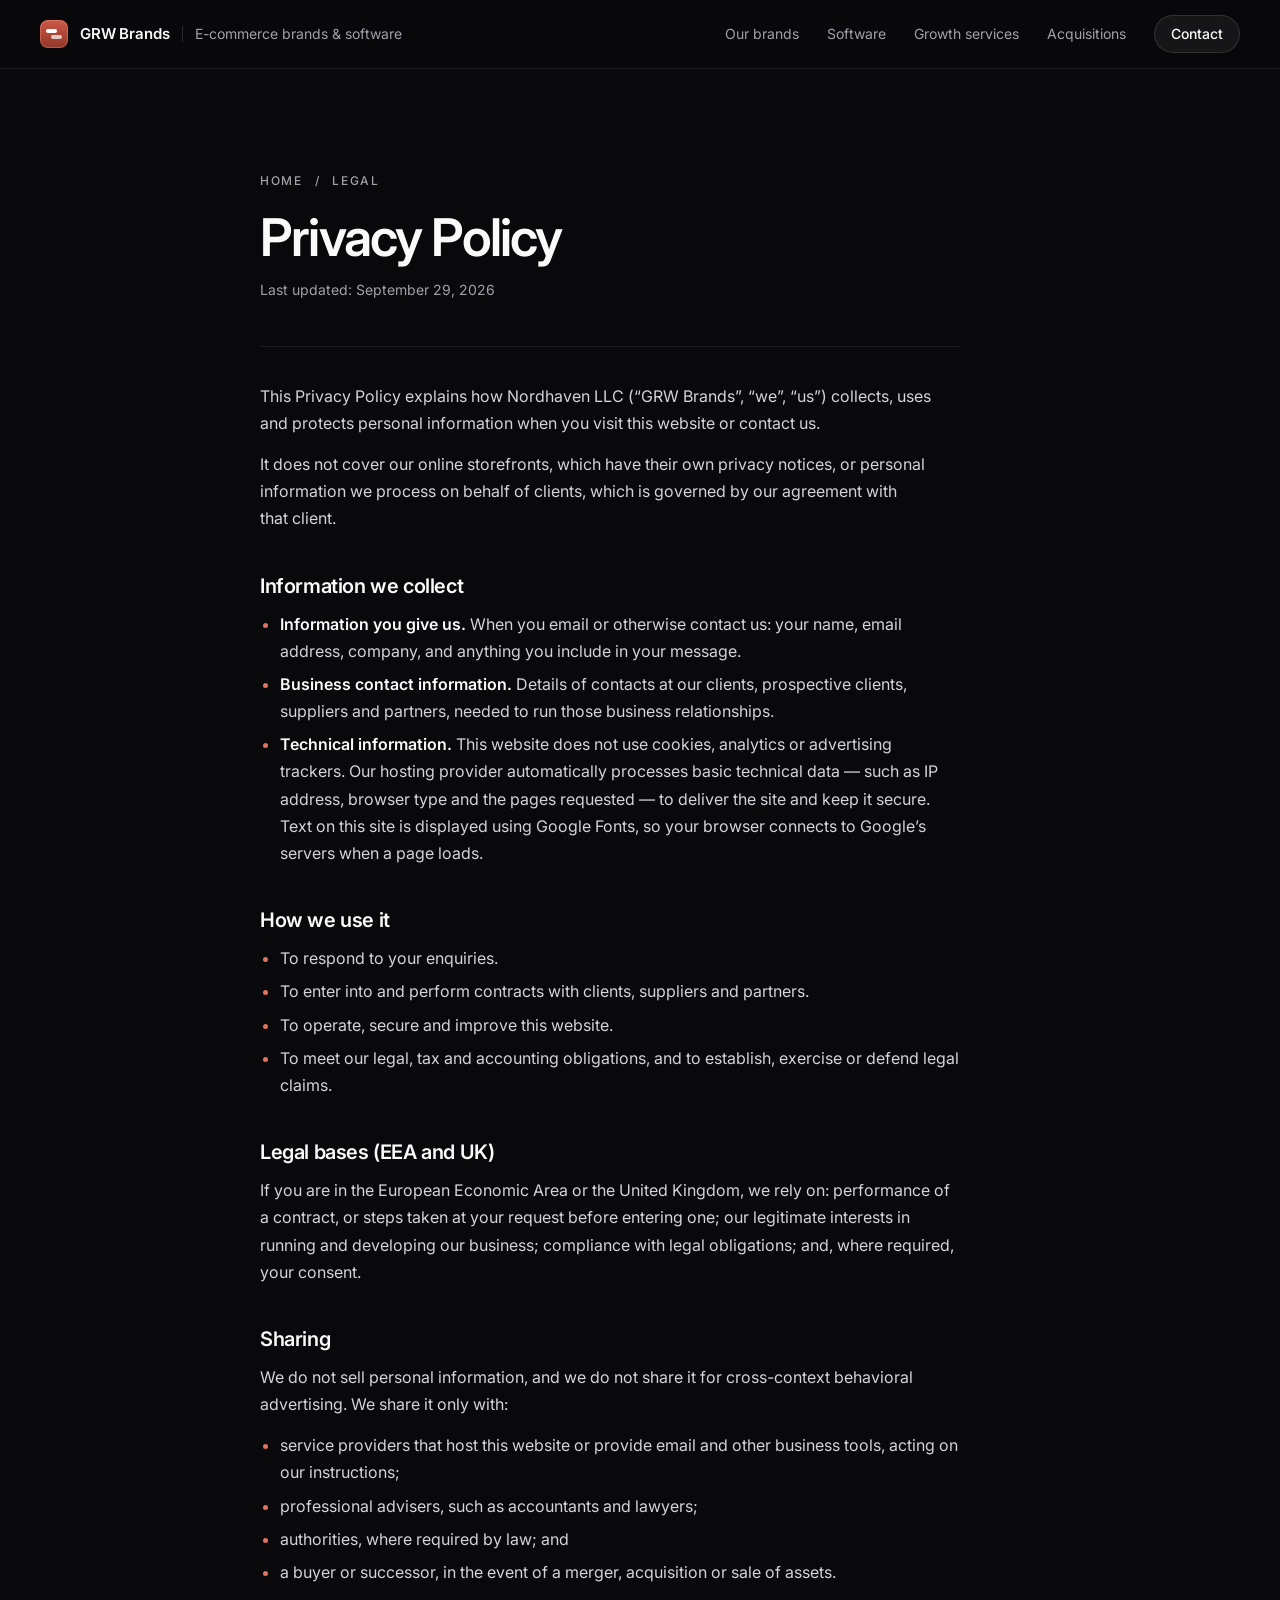
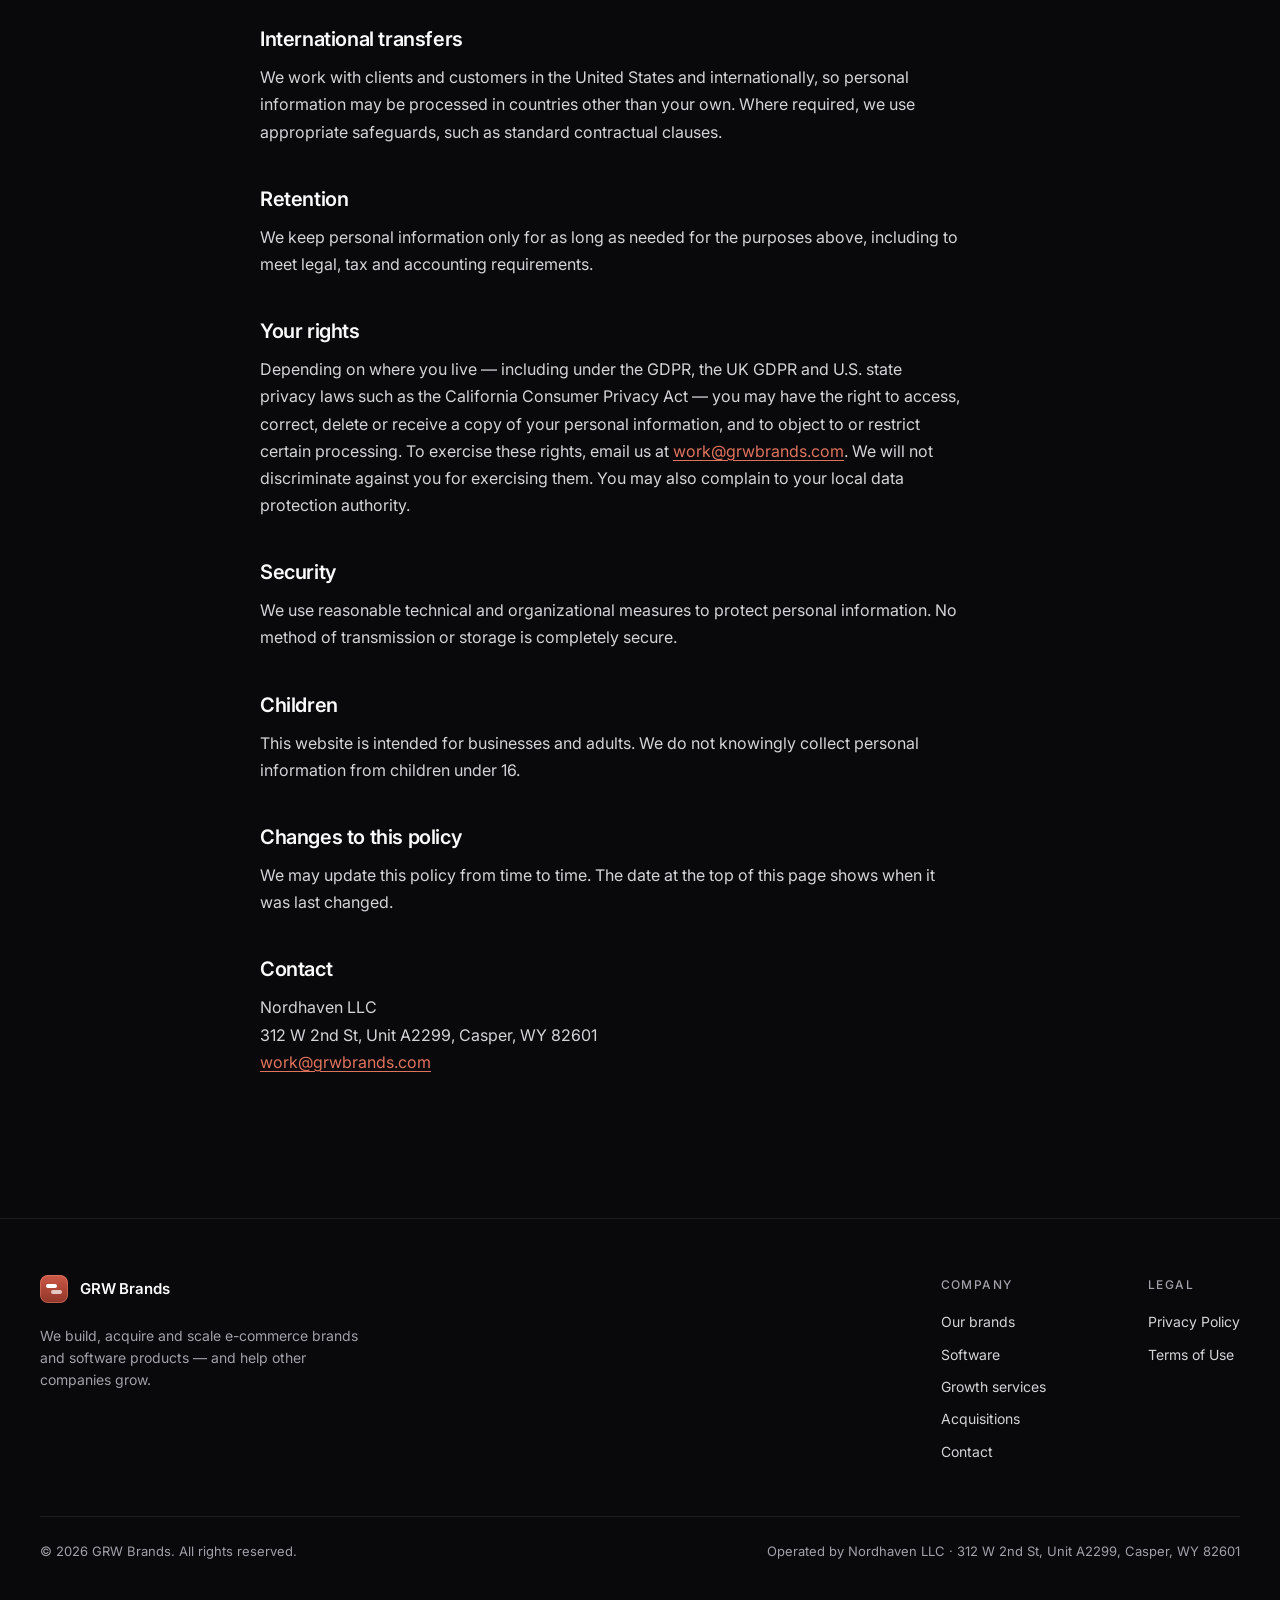
==== privacy/index.html @ 8c705f28 "GRW Brands website" ====
<!doctype html>
<html lang="en">
<head>
  <meta charset="utf-8">
  <meta name="viewport" content="width=device-width, initial-scale=1">
  <title>Privacy Policy — GRW Brands</title>
  <meta name="description" content="How Nordhaven LLC collects, uses and protects personal information.">
  <meta name="theme-color" content="#09090b">
  <link rel="canonical" href="https://grwbrands.com/privacy/">
  <link rel="icon" href="../assets/mark.svg" type="image/svg+xml">
  <link rel="preconnect" href="https://fonts.googleapis.com">
  <link rel="preconnect" href="https://fonts.gstatic.com" crossorigin>
  <link rel="stylesheet" href="https://fonts.googleapis.com/css2?family=Inter:wght@300..800&amp;display=swap">
  <link rel="stylesheet" href="../assets/styles.css">
</head>
<body>
  <a class="skip" href="#main">Skip to content</a>

  <header class="site-header">
    <div class="container header-inner">
      <a class="brand" href="../" aria-label="GRW Brands home">
        <img class="brand-mark" src="../assets/mark.svg" alt="" width="28" height="28">
        <span class="brand-name">GRW Brands</span>
        <span class="brand-divider" aria-hidden="true"></span>
        <span class="brand-tagline"><span class="nw">E-commerce</span> brands &amp; software</span>
      </a>
      <nav class="nav" aria-label="Main">
        <a href="../#brands">Our brands</a>
        <a href="../#software">Software</a>
        <a href="../#services">Growth services</a>
        <a href="../#acquisitions">Acquisitions</a>
        <a class="btn btn-secondary btn-sm" href="../#contact">Contact</a>
      </nav>
    </div>
  </header>

  <main id="main" class="legal">
    <div class="container">
      <p class="kicker crumbs"><a href="../">Home</a><span aria-hidden="true">/</span>Legal</p>
      <h1>Privacy Policy</h1>
      <p class="updated">Last updated: September 29, 2026</p>

      <div class="prose">
        <p>This Privacy Policy explains how Nordhaven LLC (“GRW Brands”, “we”, “us”) collects, uses and protects personal information when you visit this website or contact us.</p>
        <p>It does not cover our online storefronts, which have their own privacy notices, or personal information we process on behalf of clients, which is governed by our agreement with that client.</p>

        <h2>Information we collect</h2>
        <ul>
          <li><strong>Information you give us.</strong> When you email or otherwise contact us: your name, email address, company, and anything you include in your message.</li>
          <li><strong>Business contact information.</strong> Details of contacts at our clients, prospective clients, suppliers and partners, needed to run those business relationships.</li>
          <li><strong>Technical information.</strong> This website does not use cookies, analytics or advertising trackers. Our hosting provider automatically processes basic technical data — such as IP address, browser type and the pages requested — to deliver the site and keep it secure. Text on this site is displayed using Google Fonts, so your browser connects to Google’s servers when a page loads.</li>
        </ul>

        <h2>How we use it</h2>
        <ul>
          <li>To respond to your enquiries.</li>
          <li>To enter into and perform contracts with clients, suppliers and partners.</li>
          <li>To operate, secure and improve this website.</li>
          <li>To meet our legal, tax and accounting obligations, and to establish, exercise or defend legal claims.</li>
        </ul>

        <h2>Legal bases (EEA and UK)</h2>
        <p>If you are in the European Economic Area or the United Kingdom, we rely on: performance of a contract, or steps taken at your request before entering one; our legitimate interests in running and developing our business; compliance with legal obligations; and, where required, your consent.</p>

        <h2>Sharing</h2>
        <p>We do not sell personal information, and we do not share it for cross-context behavioral advertising. We share it only with:</p>
        <ul>
          <li>service providers that host this website or provide email and other business tools, acting on our instructions;</li>
          <li>professional advisers, such as accountants and lawyers;</li>
          <li>authorities, where required by law; and</li>
          <li>a buyer or successor, in the event of a merger, acquisition or sale of assets.</li>
        </ul>

        <h2>International transfers</h2>
        <p>We work with clients and customers in the United States and internationally, so personal information may be processed in countries other than your own. Where required, we use appropriate safeguards, such as standard contractual clauses.</p>

        <h2>Retention</h2>
        <p>We keep personal information only for as long as needed for the purposes above, including to meet legal, tax and accounting requirements.</p>

        <h2>Your rights</h2>
        <p>Depending on where you live — including under the GDPR, the UK GDPR and U.S. state privacy laws such as the California Consumer Privacy Act — you may have the right to access, correct, delete or receive a copy of your personal information, and to object to or restrict certain processing. To exercise these rights, email us at <a href="mailto:work@grwbrands.com">work@grwbrands.com</a>. We will not discriminate against you for exercising them. You may also complain to your local data protection authority.</p>

        <h2>Security</h2>
        <p>We use reasonable technical and organizational measures to protect personal information. No method of transmission or storage is completely secure.</p>

        <h2>Children</h2>
        <p>This website is intended for businesses and adults. We do not knowingly collect personal information from children under 16.</p>

        <h2>Changes to this policy</h2>
        <p>We may update this policy from time to time. The date at the top of this page shows when it was last changed.</p>

        <h2>Contact</h2>
        <p>Nordhaven LLC<br>312 W 2nd St, Unit A2299, Casper, WY 82601<br><a href="mailto:work@grwbrands.com">work@grwbrands.com</a></p>
      </div>
    </div>
  </main>

  <footer class="site-footer">
    <div class="container">
      <div class="footer-top">
        <div class="footer-brand">
          <a class="brand" href="../" aria-label="GRW Brands home">
            <img class="brand-mark" src="../assets/mark.svg" alt="" width="28" height="28">
            <span class="brand-name">GRW Brands</span>
          </a>
          <p>We build, acquire and scale <span class="nw">e-commerce</span> brands and software products — and help other companies grow.</p>
        </div>
        <nav class="footer-nav" aria-label="Footer">
          <div>
            <p class="footer-h">Company</p>
            <a href="../#brands">Our brands</a>
            <a href="../#software">Software</a>
            <a href="../#services">Growth services</a>
            <a href="../#acquisitions">Acquisitions</a>
            <a href="../#contact">Contact</a>
          </div>
          <div>
            <p class="footer-h">Legal</p>
            <a href="../privacy/">Privacy Policy</a>
            <a href="../terms/">Terms of Use</a>
          </div>
        </nav>
      </div>
      <div class="footer-bottom">
        <p>© 2026 GRW Brands. All rights reserved.</p>
        <p>Operated by Nordhaven LLC · 312 W 2nd St, Unit A2299, Casper, WY 82601</p>
      </div>
    </div>
  </footer>
</body>
</html>
---- assets/styles.css ----
/* =====================================================================
   Company website — all styling lives here.
   Palette follows nordcut.studio (zinc-950 canvas, Inter, terracotta
   accent). The signature element is the hero "film": a short, captioned
   story told in HTML scenes (see .film below and assets/site.js).
   ===================================================================== */

:root {
  color-scheme: dark;

  /* Canvas & surfaces */
  --bg: #09090b;
  --bg-raised: #0e0e11;
  --line: rgba(255, 255, 255, 0.08);
  --line-strong: rgba(255, 255, 255, 0.14);

  /* Ink — contrast against --bg in brackets */
  --ink: #fafafa;       /* 19:1 */
  --ink-soft: #d4d4d8;  /* 13:1 */
  --muted: #a1a1aa;     /* 7.7:1 — secondary body text */
  --faint: #71717a;     /* 4.1:1 — large or decorative text only */

  /* Accent (terracotta) */
  --accent: #c2503f;
  --accent-deep: #a94334;
  --accent-deeper: #8f3729;
  --accent-ink: #e0735d; /* 6.4:1 — accent for small text */

  --font: "Inter", ui-sans-serif, system-ui, -apple-system, "Segoe UI", Roboto,
    "Helvetica Neue", Arial, sans-serif;
  --container: 1200px;
  --gutter: clamp(16px, 4vw, 40px);
  --header-h: 68px;
  --radius: 16px;
  --radius-lg: 24px;
  --ease-out: cubic-bezier(0.16, 1, 0.3, 1);

  /* z-index scale */
  --z-sticky: 100;
  --z-skip: 400;
}

/* ---------- Base ---------- */

*,
*::before,
*::after {
  box-sizing: border-box;
}

html {
  -webkit-text-size-adjust: 100%;
  text-size-adjust: 100%;
  scroll-behavior: smooth;
  scroll-padding-top: calc(var(--header-h) + 16px);
}

body {
  margin: 0;
  min-height: 100vh;
  background: var(--bg);
  color: var(--ink);
  font-family: var(--font);
  font-size: 16px;
  line-height: 1.6;
  -webkit-font-smoothing: antialiased;
  -moz-osx-font-smoothing: grayscale;
}

h1,
h2,
h3 {
  margin: 0;
  font-weight: 600;
  letter-spacing: -0.03em;
  text-wrap: balance;
}

p,
ul,
ol,
dl,
dd {
  margin: 0;
}

p {
  text-wrap: pretty;
}

a {
  color: inherit;
  text-decoration: none;
}

.nw {
  white-space: nowrap;
}

img,
svg {
  display: block;
  max-width: 100%;
}

::selection {
  background: rgba(194, 80, 63, 0.45);
  color: #fff;
}

:focus-visible {
  outline: 2px solid var(--accent-ink);
  outline-offset: 3px;
  border-radius: 6px;
}

.container {
  width: 100%;
  max-width: calc(var(--container) + 2 * var(--gutter));
  margin-inline: auto;
  padding-inline: var(--gutter);
}

.skip {
  position: absolute;
  left: 16px;
  top: -64px;
  z-index: var(--z-skip);
  padding: 10px 16px;
  border-radius: 999px;
  background: var(--ink);
  color: var(--bg);
  font-size: 14px;
  font-weight: 600;
  transition: top 0.2s var(--ease-out);
}

.skip:focus {
  top: 12px;
}

/* ---------- Buttons ---------- */

.btn {
  display: inline-flex;
  align-items: center;
  justify-content: center;
  gap: 10px;
  height: 48px;
  padding: 0 22px;
  border: 0;
  border-radius: 999px;
  font: inherit;
  font-size: 15px;
  font-weight: 500;
  line-height: 1;
  white-space: nowrap;
  cursor: pointer;
  transition: background-color 0.2s, border-color 0.2s, box-shadow 0.3s var(--ease-out),
    filter 0.2s, transform 0.2s var(--ease-out);
}

.btn:focus-visible {
  border-radius: 999px;
}

.btn:active {
  transform: translateY(1px);
}

.btn-sm {
  height: 38px;
  padding: 0 16px;
  font-size: 14px;
}

.btn-secondary {
  background: rgba(255, 255, 255, 0.06);
  border: 1px solid rgba(255, 255, 255, 0.12);
  color: var(--ink);
}

.btn-secondary:hover {
  background: rgba(255, 255, 255, 0.1);
  border-color: rgba(255, 255, 255, 0.2);
}

.btn-primary {
  background-image: linear-gradient(180deg, var(--accent) 0%, var(--accent-deep) 60%, var(--accent-deeper) 100%);
  color: #fff;
  font-weight: 600;
  box-shadow: inset 0 0 0 1px rgba(255, 120, 100, 0.25), 0 12px 40px rgba(169, 67, 52, 0.35);
}

.btn-primary:hover {
  filter: brightness(1.08);
  box-shadow: inset 0 0 0 1px rgba(255, 140, 120, 0.35), 0 14px 48px rgba(169, 67, 52, 0.5);
}

.btn .arrow {
  transition: transform 0.3s var(--ease-out);
}

.btn:hover .arrow {
  transform: translateX(3px);
}

/* ---------- Header ---------- */

.site-header {
  position: sticky;
  top: 0;
  z-index: var(--z-sticky);
  background: rgba(9, 9, 11, 0.72);
  -webkit-backdrop-filter: saturate(140%) blur(14px);
  backdrop-filter: saturate(140%) blur(14px);
  border-bottom: 1px solid var(--line);
}

.header-inner {
  display: flex;
  align-items: center;
  justify-content: space-between;
  gap: 24px;
  height: var(--header-h);
}

.brand {
  display: inline-flex;
  align-items: center;
  gap: 12px;
  min-width: 0;
}

.brand-mark {
  width: 28px;
  height: 28px;
  flex: none;
}

.brand-name {
  overflow: hidden;
  font-size: 15px;
  font-weight: 600;
  letter-spacing: -0.01em;
  white-space: nowrap;
  text-overflow: ellipsis;
}

.brand-divider {
  flex: none;
  width: 1px;
  height: 16px;
  background: var(--line-strong);
}

.brand-tagline {
  font-size: 14px;
  color: var(--muted);
  white-space: nowrap;
}

.nav {
  display: flex;
  flex: none;
  align-items: center;
  gap: 28px;
}

.nav a:not(.btn) {
  font-size: 14px;
  color: var(--muted);
  transition: color 0.2s;
}

.nav a:not(.btn):hover {
  color: var(--ink);
}

/* ---------- Shared type ---------- */

.kicker {
  display: flex;
  align-items: center;
  gap: 12px;
  font-size: 12px;
  font-weight: 500;
  letter-spacing: 0.14em;
  text-transform: uppercase;
  color: var(--muted);
}

.kicker .idx {
  display: inline-flex;
  align-items: center;
  gap: 12px;
  color: var(--accent-ink);
  letter-spacing: 0.04em;
  font-variant-numeric: tabular-nums;
}

.kicker .idx::after {
  content: "";
  width: 24px;
  height: 1px;
  background: var(--line-strong);
}

.title {
  margin-top: 20px;
  font-size: clamp(2rem, 1.3rem + 2.4vw, 3.25rem);
  line-height: 1.06;
  letter-spacing: -0.035em;
}

.lead {
  margin-top: 20px;
  max-width: 60ch;
  font-size: clamp(1.0625rem, 1rem + 0.25vw, 1.1875rem);
  font-weight: 350;
  line-height: 1.6;
  color: var(--muted);
}

/* ---------- Hero ---------- */

.hero {
  position: relative;
  isolation: isolate;
  overflow: hidden;
  padding-block: clamp(40px, 5vw, 72px) clamp(64px, 8vw, 112px);
}

.hero-bg {
  position: absolute;
  inset: 0;
  z-index: -1;
  pointer-events: none;
  background:
    radial-gradient(40% 55% at 80% 30%, rgba(194, 80, 63, 0.2), rgba(194, 80, 63, 0.05) 50%, transparent 72%),
    radial-gradient(40% 40% at 8% 100%, rgba(194, 80, 63, 0.06), transparent 70%);
}

.hero-bg::after {
  content: "";
  position: absolute;
  inset: 0;
  background-image: linear-gradient(var(--line) 1px, transparent 1px),
    linear-gradient(90deg, var(--line) 1px, transparent 1px);
  background-size: 72px 72px;
  -webkit-mask-image: radial-gradient(55% 70% at 78% 35%, #000 0%, transparent 75%);
  mask-image: radial-gradient(55% 70% at 78% 35%, #000 0%, transparent 75%);
  opacity: 0.55;
}

.hero-top {
  max-width: 1160px;
}

.eyebrow {
  display: inline-flex;
  align-items: center;
  gap: 10px;
  padding: 7px 14px 7px 12px;
  border: 1px solid var(--line-strong);
  border-radius: 999px;
  background: rgba(255, 255, 255, 0.03);
  font-size: 13px;
  font-weight: 500;
  color: var(--ink-soft);
}

.eyebrow .dot {
  flex: none;
  width: 7px;
  height: 7px;
  border-radius: 50%;
  background: var(--accent-ink);
  box-shadow: 0 0 0 3px rgba(224, 115, 93, 0.18), 0 0 12px rgba(224, 115, 93, 0.6);
}

.hero h1 {
  max-width: 15em;
  margin-top: 24px;
  font-size: clamp(2.2rem, 1.2rem + 4.6vw, 5.25rem);
  line-height: 1.02;
  letter-spacing: -0.04em;
}

.hero h1 .soft {
  display: block;
  color: var(--faint);
}

.hero-row {
  display: flex;
  flex-wrap: wrap;
  align-items: flex-end;
  justify-content: space-between;
  gap: 28px 48px;
  margin-top: 32px;
}

.hero .lead {
  margin-top: 0;
  max-width: 60ch;
}

.hero-row .actions {
  margin-top: 0;
}

.actions {
  display: flex;
  flex-wrap: wrap;
  gap: 12px;
  margin-top: 36px;
}

.hero-meta {
  display: flex;
  flex-wrap: wrap;
  justify-content: center;
  gap: 12px 40px;
  margin-top: 28px;
  padding: 0;
  list-style: none;
  font-size: 14px;
  color: var(--ink-soft);
}

.hero-meta li {
  display: inline-flex;
  align-items: center;
  gap: 9px;
}

.hero-meta li::before {
  content: "";
  width: 6px;
  height: 6px;
  border-radius: 1.5px;
  background: var(--accent);
  transform: rotate(45deg);
}

.hero-meta em {
  padding: 2px 6px;
  border: 1px solid rgba(224, 115, 93, 0.35);
  border-radius: 6px;
  font-size: 11px;
  font-style: normal;
  font-weight: 600;
  letter-spacing: 0.08em;
  color: var(--accent-ink);
}

/* =====================================================================
   The film — a wide, captioned banner that tells the story in 6 chapters.
   Left: chapter label + a big caption that builds up word by word.
   Right: the scene visual, drawn inside .film-stage and sized in cqw
   (1cqw = 1% of the stage width), so each scene scales as one piece.
   Scene animations only run while their scene has .is-active; each
   keyframe animates FROM a hidden state TO the element's normal styles,
   so with motion turned off every scene simply shows its final frame.
   ===================================================================== */

.film {
  position: relative;
  margin-top: clamp(40px, 5vw, 64px);
}

.film::after {
  content: "";
  position: absolute;
  left: 15%;
  right: 15%;
  bottom: -44px;
  z-index: -1;
  height: 120px;
  background: radial-gradient(closest-side, rgba(194, 80, 63, 0.32), transparent);
  filter: blur(30px);
  pointer-events: none;
}

.film-frame {
  position: relative;
  display: grid;
  grid-template-columns: minmax(0, 1fr) minmax(0, 1fr);
  grid-template-rows: minmax(0, 1fr) auto;
  min-height: clamp(480px, 44vw, 580px);
  overflow: hidden;
  isolation: isolate;
  border: 1px solid rgba(255, 255, 255, 0.1);
  border-radius: 28px;
  background: #0c0c0e;
  box-shadow: 0 60px 140px -40px rgba(0, 0, 0, 0.9), 0 0 0 10px rgba(255, 255, 255, 0.02);
}

.film-bg {
  position: absolute;
  inset: -20%;
  z-index: -3;
  background:
    radial-gradient(30% 45% at 74% 38%, rgba(194, 80, 63, 0.3), transparent 70%),
    radial-gradient(35% 50% at 8% 95%, rgba(194, 80, 63, 0.16), transparent 70%),
    linear-gradient(180deg, #131316, #0b0b0d);
  animation: film-drift 18s ease-in-out infinite alternate;
}

.film-lines {
  position: absolute;
  inset: 0;
  z-index: -2;
  pointer-events: none;
  background-image: linear-gradient(rgba(255, 255, 255, 0.045) 1px, transparent 1px),
    linear-gradient(90deg, rgba(255, 255, 255, 0.045) 1px, transparent 1px);
  background-size: 56px 56px;
  -webkit-mask-image: radial-gradient(55% 75% at 74% 42%, #000, transparent 75%);
  mask-image: radial-gradient(55% 75% at 74% 42%, #000, transparent 75%);
}

.film-grain {
  position: absolute;
  inset: 0;
  z-index: -1;
  opacity: 0.08;
  mix-blend-mode: overlay;
  pointer-events: none;
  background-image: url("data:image/svg+xml,%3Csvg xmlns='http://www.w3.org/2000/svg' width='200' height='200'%3E%3Cfilter id='n'%3E%3CfeTurbulence type='fractalNoise' baseFrequency='.85' numOctaves='3' stitchTiles='stitch'/%3E%3C/filter%3E%3Crect width='100%25' height='100%25' filter='url(%23n)'/%3E%3C/svg%3E");
}

/* Left: chapter label + caption */

.film-copy {
  display: flex;
  flex-direction: column;
  justify-content: center;
  min-width: 0;
  padding: clamp(28px, 4.5vw, 64px) 0 clamp(20px, 3vw, 40px) clamp(28px, 4.5vw, 64px);
}

.film-chapter {
  display: flex;
  align-items: center;
  gap: 12px;
  font-size: 12px;
  font-weight: 500;
  letter-spacing: 0.14em;
  text-transform: uppercase;
  color: var(--muted);
}

.film-num {
  display: inline-flex;
  align-items: center;
  gap: 12px;
  color: var(--accent-ink);
  letter-spacing: 0.04em;
  font-variant-numeric: tabular-nums;
}

.film-num::after {
  content: "";
  width: 24px;
  height: 1px;
  background: var(--line-strong);
}

.film-chapter.swap {
  animation: rise-in-px 0.5s var(--ease-out) both;
}

.film-caption {
  min-height: 3.3em; /* room for three lines, so the banner never jumps */
  max-width: 13em;
  margin: 20px 0 0;
  font-size: clamp(1.9rem, 1rem + 2.3vw, 3.1rem);
  font-weight: 650;
  line-height: 1.08;
  letter-spacing: -0.035em;
  color: #fff;
}

.film-caption span,
.film-caption b {
  display: inline-block;
  animation: word 0.55s var(--ease-out) both;
  animation-delay: calc(var(--i, 0) * 70ms);
}

.film-caption b {
  font-weight: 650;
  color: var(--accent-ink);
}

/* Right: the scene stage */

.film-stage {
  position: relative;
  align-self: center;
  justify-self: center;
  width: min(420px, 100%);
  aspect-ratio: 100 / 106;
  container-type: inline-size;
}

.scenes {
  position: absolute;
  inset: 0;
}

.scene {
  position: absolute;
  inset: 0;
  display: flex;
  flex-direction: column;
  align-items: center;
  justify-content: center;
  gap: 5cqw;
  opacity: 0;
  visibility: hidden;
  transition: opacity 0.45s ease, transform 0.7s var(--ease-out), visibility 0s linear 0.7s;
}

.scene[data-in="zoom"] {
  transform: scale(1.06);
}

.scene[data-in="left"] {
  transform: translateX(10%);
}

.scene[data-in="up"] {
  transform: translateY(8%);
}

.scene.is-active {
  opacity: 1;
  visibility: visible;
  transform: none;
  transition: opacity 0.45s ease, transform 0.7s var(--ease-out), visibility 0s;
}

.caps {
  display: none;
}

/* Bottom: chapter bar + pause */

.film-bar {
  display: flex;
  grid-column: 1 / -1;
  align-items: center;
  gap: 16px;
  min-width: 0;
  padding: 0 clamp(16px, 3vw, 32px) clamp(12px, 2vw, 20px);
}

.film-chapters {
  display: flex;
  flex: 1;
  gap: 6px;
  min-width: 0;
  overflow-x: auto;
  scrollbar-width: none;
}

.film-chapters::-webkit-scrollbar {
  display: none;
}

.chap {
  position: relative;
  display: flex;
  flex: 1 0 auto;
  align-items: baseline;
  gap: 8px;
  padding: 14px 6px 6px 0;
  border: 0;
  background: none;
  color: var(--muted);
  font: inherit;
  font-size: 13px;
  text-align: left;
  white-space: nowrap;
  cursor: pointer;
  transition: color 0.2s;
}

.chap i {
  position: absolute;
  top: 0;
  left: 0;
  right: 6px;
  height: 2px;
  overflow: hidden;
  border-radius: 2px;
  background: rgba(255, 255, 255, 0.14);
}

.chap i::after {
  content: "";
  position: absolute;
  inset: 0;
  background: var(--accent-ink);
  transform: scaleX(var(--p, 0));
  transform-origin: left;
}

.chap-num {
  font-size: 11px;
  font-variant-numeric: tabular-nums;
}

.chap:hover {
  color: var(--ink-soft);
}

.chap[aria-current="true"] {
  color: var(--ink);
}

.chap[aria-current="true"] .chap-num {
  color: var(--accent-ink);
}

.film-toggle {
  position: relative;
  display: grid;
  flex: none;
  place-items: center;
  width: 36px;
  height: 36px;
  padding: 0;
  border: 1px solid rgba(255, 255, 255, 0.16);
  border-radius: 50%;
  background: rgba(9, 9, 11, 0.4);
  color: #fff;
  cursor: pointer;
  transition: background-color 0.2s;
}

.film-toggle::before {
  content: "";
  position: absolute;
  inset: -6px;
}

.film-toggle:hover {
  background: rgba(255, 255, 255, 0.1);
}

.film-toggle:focus-visible {
  border-radius: 50%;
}

.film-toggle svg {
  width: 14px;
  height: 14px;
  fill: currentColor;
}

.film-toggle .i-play,
.film[data-state="paused"] .film-toggle .i-pause {
  display: none;
}

.film[data-state="paused"] .film-toggle .i-play {
  display: block;
}

/* Shared film pieces */

.chips {
  display: flex;
  gap: 2cqw;
}

.chip {
  display: inline-flex;
  align-items: center;
  gap: 1.6cqw;
  padding: 1.6cqw 3.2cqw;
  border: 1px solid rgba(255, 255, 255, 0.14);
  border-radius: 99px;
  background: rgba(255, 255, 255, 0.04);
  font-size: 3.1cqw;
  font-weight: 500;
  color: #e4e4e7;
  white-space: nowrap;
}

.chip i {
  width: 1.6cqw;
  height: 1.6cqw;
  border-radius: 50%;
  background: var(--accent-ink);
}

.is-active .chip.c1 {
  animation: rise-in 0.6s var(--ease-out) 1.5s both;
}

.is-active .chip.c2 {
  animation: rise-in 0.6s var(--ease-out) 3s both;
}

.sk {
  display: block;
  width: var(--w, 60%);
  height: 2.4cqw;
  border-radius: 9px;
  background: rgba(255, 255, 255, 0.14);
}

.sk-dim {
  background: rgba(255, 255, 255, 0.07);
}

/* 1 · Portfolio */

.tiles {
  display: grid;
  grid-template-columns: repeat(3, 18.5cqw);
  gap: 3.4cqw;
}

.tile {
  display: grid;
  place-items: center;
  aspect-ratio: 1;
  border: 1px solid rgba(255, 255, 255, 0.08);
  border-radius: 5cqw;
  background: linear-gradient(160deg, #27272c, #17171a);
  box-shadow: 0 1.5cqw 4cqw rgba(0, 0, 0, 0.4), inset 0 1px 0 rgba(255, 255, 255, 0.06);
  color: #d4d4d8;
}

.tile svg {
  width: 40%;
  height: 40%;
  fill: none;
  stroke: currentColor;
  stroke-width: 1.7;
  stroke-linecap: round;
  stroke-linejoin: round;
}

.tile.accent {
  border-color: rgba(255, 150, 130, 0.35);
  background: linear-gradient(160deg, #d0604d, #8f3729);
  box-shadow: 0 2cqw 7cqw rgba(194, 80, 63, 0.5), inset 0 1px 0 rgba(255, 255, 255, 0.25);
  color: #fff;
}

.tile:nth-child(2n) {
  --d: 0.09s;
}

.tile:nth-child(1),
.tile:nth-child(3),
.tile:nth-child(7),
.tile:nth-child(9) {
  --d: 0.18s;
}

.tile.e {
  --h: 1.55s;
}

.tile.s {
  --h: 3.05s;
}

.is-active .tiles {
  animation: float 3.2s ease-in-out 1s infinite alternate;
}

.is-active .tile {
  animation: tile-in 0.75s var(--ease-out) var(--d, 0s) both;
}

.is-active .tile.e,
.is-active .tile.s {
  animation: tile-in 0.75s var(--ease-out) var(--d, 0s) both, tile-lit 0.6s ease var(--h) forwards;
}

/* 2 · Acquire */

.ui-card {
  position: relative;
  width: 78cqw;
  padding: 4.6cqw 5cqw 1.6cqw;
  border: 1px solid rgba(255, 255, 255, 0.09);
  border-radius: 5.4cqw;
  background: linear-gradient(180deg, #1d1d21, #141417);
  box-shadow: 0 5cqw 12cqw rgba(0, 0, 0, 0.5), inset 0 1px 0 rgba(255, 255, 255, 0.05);
}

.ui-head {
  display: flex;
  align-items: center;
  gap: 2.4cqw;
  padding-bottom: 3.6cqw;
  border-bottom: 1px solid rgba(255, 255, 255, 0.07);
  font-size: 3.5cqw;
  font-weight: 600;
  color: #f4f4f5;
}

.ui-dot {
  width: 2cqw;
  height: 2cqw;
  border-radius: 50%;
  background: var(--accent-ink);
  box-shadow: 0 0 0 1cqw rgba(224, 115, 93, 0.16);
}

.stamp {
  /* slapped over the card's top-right corner, like a real stamp */
  position: absolute;
  top: -2.6cqw;
  right: -2.4cqw;
  padding: 1.1cqw 2.4cqw;
  border: 0.5cqw solid var(--accent-ink);
  border-radius: 1.6cqw;
  background: rgba(224, 115, 93, 0.08);
  box-shadow: 0 0 5cqw rgba(224, 115, 93, 0.25);
  color: var(--accent-ink);
  font-size: 3cqw;
  font-weight: 800;
  letter-spacing: 0.14em;
  text-transform: uppercase;
  transform: rotate(-8deg);
}

.checks {
  margin: 0;
  padding: 0;
  list-style: none;
}

.checks li {
  display: grid;
  grid-template-columns: 6.4cqw minmax(0, 1fr);
  align-items: center;
  column-gap: 3cqw;
  padding: 3.4cqw 0;
  border-bottom: 1px solid rgba(255, 255, 255, 0.06);
  font-size: 3.6cqw;
  color: #d4d4d8;
}

.checks li:last-child {
  border-bottom: 0;
}

.checks li:nth-child(1) {
  --t: 0.45s;
  --w: 92%;
}

.checks li:nth-child(2) {
  --t: 1.95s;
  --w: 84%;
}

.checks li:nth-child(3) {
  --t: 3.55s;
  --w: 70%;
}

.tick {
  position: relative;
  grid-row: span 2;
  width: 6.4cqw;
  height: 6.4cqw;
  border-radius: 50%;
  background: linear-gradient(180deg, #d0604d, #a94334);
  box-shadow: 0 0 4cqw rgba(224, 115, 93, 0.35);
}

.tick::after {
  content: "";
  position: absolute;
  left: 36%;
  top: 22%;
  width: 24%;
  height: 44%;
  border: solid #fff;
  border-width: 0 0.6cqw 0.6cqw 0;
  transform: rotate(45deg);
}

.bar {
  display: block;
  grid-column: 2;
  height: 1.2cqw;
  margin-top: 1.6cqw;
  overflow: hidden;
  border-radius: 9px;
  background: rgba(255, 255, 255, 0.07);
}

.bar::after {
  content: "";
  display: block;
  width: var(--w, 100%);
  height: 100%;
  border-radius: inherit;
  background: linear-gradient(90deg, #a94334, #e0735d);
  transform-origin: left;
}

.is-active .ui-card {
  animation: card-in 0.7s var(--ease-out) both;
}

.is-active .tick {
  animation: tick-on 0.45s var(--ease-out) var(--t) both;
}

.is-active .tick::after {
  animation: check-on 0.35s var(--ease-out) calc(var(--t) + 0.15s) both;
}

.is-active .bar::after {
  animation: bar-on 1s var(--ease-out) var(--t) both;
}

.is-active .stamp {
  animation: stamp-on 0.45s var(--ease-out) 4.3s both;
}

/* 3 · Build */

.store {
  width: 70cqw;
  overflow: hidden;
  border: 1px solid rgba(255, 255, 255, 0.09);
  border-radius: 5cqw;
  background: #151518;
  box-shadow: 0 5cqw 12cqw rgba(0, 0, 0, 0.5);
}

.store-chrome {
  display: flex;
  align-items: center;
  gap: 1.2cqw;
  padding: 2.4cqw 3.2cqw;
  border-bottom: 1px solid rgba(255, 255, 255, 0.06);
  background: #1a1a1e;
}

.store-chrome i {
  width: 1.6cqw;
  height: 1.6cqw;
  border-radius: 50%;
  background: rgba(255, 255, 255, 0.16);
}

.store-chrome span {
  flex: 1;
  height: 2.6cqw;
  margin-left: 2cqw;
  border-radius: 9px;
  background: rgba(255, 255, 255, 0.06);
}

.store-img {
  display: grid;
  place-items: center;
  height: 36cqw;
  background: radial-gradient(60% 70% at 50% 45%, #4a2a22, #1c1414 72%);
}

.jar {
  position: relative;
  width: 16cqw;
  height: 20cqw;
  margin-top: 4cqw;
  border-radius: 3cqw 3cqw 4cqw 4cqw;
  background: linear-gradient(90deg, #cfc5b8 0%, #f1ebe3 40%, #b8ab9b 100%);
  box-shadow: 0 3cqw 5cqw rgba(0, 0, 0, 0.45);
}

.jar::before {
  content: "";
  position: absolute;
  top: -4.4cqw;
  left: 1.6cqw;
  right: 1.6cqw;
  height: 4.8cqw;
  border-radius: 1.4cqw 1.4cqw 0.6cqw 0.6cqw;
  background: linear-gradient(90deg, #2a2a2e, #4a4a50 45%, #202024);
}

.jar::after {
  content: "";
  position: absolute;
  top: 6.4cqw;
  left: 0;
  right: 0;
  height: 6.4cqw;
  background: linear-gradient(90deg, #a94334, #d0604d 45%, #8f3729);
}

.store-info {
  display: grid;
  gap: 2cqw;
  padding: 3.6cqw 4cqw 4cqw;
}

.stars {
  display: flex;
  gap: 0.8cqw;
}

.stars i {
  width: 2.6cqw;
  height: 2.6cqw;
  background: var(--accent-ink);
  clip-path: polygon(50% 0, 61% 35%, 98% 35%, 68% 57%, 79% 91%, 50% 70%, 21% 91%, 32% 57%, 2% 35%, 39% 35%);
}

.store-btn {
  display: grid;
  place-items: center;
  height: 8cqw;
  margin-top: 1cqw;
  border-radius: 99px;
  background: linear-gradient(180deg, #c2503f, #8f3729);
  box-shadow: inset 0 0 0 1px rgba(255, 120, 100, 0.25);
  color: #fff;
  font-size: 3.2cqw;
  font-weight: 600;
}

.toasts {
  position: absolute;
  top: 2cqw;
  right: 3.6cqw;
  display: grid;
  gap: 2cqw;
  width: 48cqw;
}

.toast {
  display: flex;
  align-items: center;
  gap: 2.4cqw;
  padding: 2.4cqw 3cqw;
  border: 1px solid rgba(255, 255, 255, 0.1);
  border-radius: 3.6cqw;
  background: rgba(28, 28, 32, 0.88);
  -webkit-backdrop-filter: blur(8px);
  backdrop-filter: blur(8px);
  box-shadow: 0 3cqw 8cqw rgba(0, 0, 0, 0.5);
}

.toast-ic {
  display: grid;
  flex: none;
  place-items: center;
  width: 7cqw;
  height: 7cqw;
  border-radius: 2cqw;
  background: linear-gradient(160deg, #d0604d, #8f3729);
  color: #fff;
}

.toast-ic svg {
  width: 58%;
  height: 58%;
  fill: none;
  stroke: currentColor;
  stroke-width: 1.8;
  stroke-linecap: round;
  stroke-linejoin: round;
}

.toast > span {
  display: flex;
  flex-direction: column;
  font-size: 2.8cqw;
  line-height: 1.3;
  color: var(--muted);
}

.toast b {
  font-size: 3.2cqw;
  font-weight: 600;
  color: #fff;
}

.toast:nth-child(1) {
  --t: 1.3s;
}

.toast:nth-child(2) {
  --t: 2.4s;
}

.toast:nth-child(3) {
  --t: 3.6s;
}

.is-active .store {
  animation: card-in 0.7s var(--ease-out) both;
}

.is-active .jar {
  animation: jar-in 0.9s var(--ease-out) 0.15s both;
}

.is-active .store-btn {
  animation: press 0.5s ease 1.05s both;
}

.is-active .toast {
  animation: toast-in 0.6s var(--ease-out) var(--t) both;
}

/* 4 · Scale */

.ads {
  position: relative;
  width: 80cqw;
  height: 42cqw;
}

.ad {
  position: absolute;
  top: 0;
  display: flex;
  flex-direction: column;
  justify-content: flex-end;
  width: 23cqw;
  height: 40cqw;
  overflow: hidden;
  padding: 2.4cqw;
  border: 1px solid rgba(255, 255, 255, 0.12);
  border-radius: 3.6cqw;
  box-shadow: 0 4cqw 9cqw rgba(0, 0, 0, 0.55);
}

.ad b {
  margin-bottom: 3cqw;
  font-size: 4.2cqw;
  font-weight: 800;
  line-height: 1.02;
  letter-spacing: -0.03em;
  color: #fff;
  text-shadow: 0 0.6cqw 2cqw rgba(0, 0, 0, 0.4);
}

.ad-tag {
  position: absolute;
  top: 2.2cqw;
  left: 2.2cqw;
  padding: 0.5cqw 1.6cqw;
  border-radius: 99px;
  background: rgba(0, 0, 0, 0.35);
  font-size: 2.3cqw;
  color: #fff;
}

.ad-bar {
  position: absolute;
  left: 2.2cqw;
  right: 2.2cqw;
  bottom: 2cqw;
  height: 0.6cqw;
  overflow: hidden;
  border-radius: 9px;
  background: rgba(255, 255, 255, 0.25);
}

.ad-bar::after {
  content: "";
  position: absolute;
  inset: 0;
  background: #fff;
  transform-origin: left;
}

.a1 {
  left: 4cqw;
  background: radial-gradient(80% 60% at 30% 20%, #e0735d, transparent 60%), linear-gradient(170deg, #9c3f31, #2a1411);
  transform: rotate(-9deg) translateY(3cqw);
}

.a2 {
  left: calc(50% - 11.5cqw);
  z-index: 2;
  background: radial-gradient(80% 60% at 70% 25%, #8b93a7, transparent 60%), linear-gradient(170deg, #3c4150, #121318);
  transform: scale(1.08);
}

.a3 {
  right: 4cqw;
  background: radial-gradient(80% 60% at 40% 20%, #d9b99a, transparent 60%), linear-gradient(170deg, #7a5a44, #1e1510);
  transform: rotate(9deg) translateY(3cqw);
}

.channels {
  display: flex;
  flex-wrap: wrap;
  justify-content: center;
  gap: 1.6cqw;
  width: 86cqw;
}

.channels span {
  padding: 1.3cqw 2.6cqw;
  border: 1px solid rgba(224, 115, 93, 0.55);
  border-radius: 99px;
  background: rgba(224, 115, 93, 0.12);
  font-size: 2.9cqw;
  font-weight: 500;
  color: #fff;
}

.channels span:nth-child(1) {
  --t: 1.9s;
}

.channels span:nth-child(2) {
  --t: 2.2s;
}

.channels span:nth-child(3) {
  --t: 2.5s;
}

.channels span:nth-child(4) {
  --t: 2.8s;
}

.growth {
  position: relative;
  width: 78cqw;
  height: 22cqw;
  border: 1px solid rgba(255, 255, 255, 0.08);
  border-radius: 4cqw;
  background: linear-gradient(180deg, #19191c, #131316);
}

.growth svg {
  position: absolute;
  top: 3cqw;
  left: 3cqw;
  width: calc(100% - 6cqw);
  height: calc(100% - 5.4cqw);
  overflow: visible;
}

.g-line {
  fill: none;
  stroke: var(--accent-ink);
  stroke-width: 2;
  stroke-linecap: round;
  stroke-dasharray: 1;
  stroke-dashoffset: 0;
}

.g-label {
  position: absolute;
  top: 2.4cqw;
  left: 3cqw;
  font-size: 2.5cqw;
  font-weight: 600;
  letter-spacing: 0.1em;
  text-transform: uppercase;
  color: var(--muted);
}

.g-dot {
  position: absolute;
  top: 3.2cqw;
  right: 1.8cqw;
  width: 2.4cqw;
  height: 2.4cqw;
  border-radius: 50%;
  background: #fff;
  box-shadow: 0 0 0 1.2cqw rgba(224, 115, 93, 0.35), 0 0 4cqw rgba(224, 115, 93, 0.8);
}

.is-active .ad {
  animation: ad-in 0.8s var(--ease-out) both;
}

.is-active .a1 {
  animation-delay: 0.1s;
}

.is-active .a3 {
  animation-delay: 0.2s;
}

.is-active .ad-bar::after {
  animation: ad-play 3.2s linear infinite;
}

.is-active .channels span {
  animation: chip-on 0.5s ease var(--t) both;
}

.is-active .g-line {
  animation: draw 2.2s var(--ease-out) 3s both;
}

.is-active .g-area {
  animation: fade-in 1s ease 3.8s both;
}

.is-active .g-dot {
  animation: pop-in 0.5s var(--ease-out) 4.9s both;
}

/* 5 · Clients */

.doc-stack {
  position: relative;
  width: 70cqw;
}

.doc-back {
  position: absolute;
  inset: 0;
  border-radius: 4.4cqw;
  background: linear-gradient(180deg, #d9d3ca, #c9c2b7);
  opacity: 0.35;
  transform: rotate(-6deg) translate(-3cqw, 2cqw);
}

.doc {
  position: relative;
  display: flex;
  flex-direction: column;
  padding: 5cqw;
  border-radius: 4.4cqw;
  background: linear-gradient(180deg, #f4f1ec, #e6e1d9);
  box-shadow: 0 5cqw 12cqw rgba(0, 0, 0, 0.55);
  color: #1b1b1f;
}

.doc-kicker {
  font-size: 2.6cqw;
  font-weight: 700;
  letter-spacing: 0.14em;
  text-transform: uppercase;
  color: #8f3729;
}

.doc-title {
  margin: 1cqw 0 1.4cqw;
  font-size: 4.8cqw;
  font-weight: 700;
  letter-spacing: -0.02em;
}

.doc .sk {
  height: 1.8cqw;
  margin-top: 2.1cqw;
  background: rgba(0, 0, 0, 0.12);
}

.doc-scope {
  display: flex;
  flex-wrap: wrap;
  gap: 1.4cqw;
  margin-top: 3.6cqw;
}

.doc-scope span {
  padding: 1cqw 2.2cqw;
  border: 1px solid rgba(0, 0, 0, 0.14);
  border-radius: 99px;
  font-size: 2.6cqw;
  font-weight: 600;
  color: #3f3f46;
}

.signs {
  display: grid;
  grid-template-columns: 1fr 1fr;
  gap: 4cqw;
  margin-top: 5cqw;
}

.sign svg {
  width: 100%;
  height: 9cqw;
  overflow: visible;
}

.sig {
  fill: none;
  stroke: #1b1b1f;
  stroke-width: 1.6;
  stroke-linecap: round;
  stroke-linejoin: round;
  stroke-dasharray: 1;
  stroke-dashoffset: 0;
}

.sign > span {
  display: block;
  margin-top: 1cqw;
  padding-top: 1.4cqw;
  overflow: hidden;
  border-top: 1px solid rgba(0, 0, 0, 0.25);
  font-size: 2.6cqw;
  color: #52525b;
  white-space: nowrap;
  text-overflow: ellipsis;
}

.sign:nth-child(1) {
  --t: 1.1s;
}

.sign:nth-child(2) {
  --t: 2.4s;
}

.signed {
  position: absolute;
  top: 4.4cqw;
  right: 4.4cqw;
  display: inline-flex;
  align-items: center;
  gap: 1.4cqw;
  padding: 1.2cqw 2.6cqw;
  border-radius: 99px;
  background: #1b1b1f;
  color: #fff;
  font-size: 2.8cqw;
  font-weight: 600;
}

.signed::before {
  content: "";
  width: 1.6cqw;
  height: 1.6cqw;
  border-radius: 50%;
  background: var(--accent-ink);
  box-shadow: 0 0 0 0.8cqw rgba(224, 115, 93, 0.3);
}

.is-active .doc {
  animation: doc-in 0.8s var(--ease-out) both;
}

.is-active .doc-back {
  animation: fade-in 0.8s ease 0.2s both;
}

.is-active .sig {
  animation: draw 1.1s ease-in-out var(--t) both;
}

.is-active .signed {
  animation: pop-in 0.5s var(--ease-out) 3.9s both;
}

/* 6 · Worldwide */

.globe {
  width: 72cqw;
  height: 72cqw;
}

.is-active .globe {
  animation: globe-in 1s var(--ease-out) both;
}

/* Paused: freeze every running animation where it is */

.film.is-paused .film-bg,
.film.is-paused .scene,
.film.is-paused .scene *,
.film.is-paused .scene *::before,
.film.is-paused .scene *::after,
.film.is-paused .film-caption * {
  animation-play-state: paused !important;
}

/* Film keyframes — each animates FROM a hidden state to the normal styles */

@keyframes film-drift {
  to {
    transform: translate3d(-5%, 4%, 0) rotate(6deg);
  }
}

@keyframes word {
  from {
    opacity: 0;
    transform: translateY(45%) scale(0.94);
    filter: blur(3px);
  }
}

@keyframes rise-in-px {
  from {
    opacity: 0;
    transform: translateY(8px);
  }
}

@keyframes rise-in {
  from {
    opacity: 0;
    transform: translateY(3cqw);
  }
}

@keyframes fade-in {
  from {
    opacity: 0;
  }
}

@keyframes pop-in {
  from {
    opacity: 0;
    transform: scale(0.6);
  }
}

@keyframes float {
  to {
    transform: translateY(-1.6cqw);
  }
}

@keyframes tile-in {
  from {
    opacity: 0;
    transform: translateY(8cqw) scale(0.55);
  }
}

@keyframes tile-lit {
  to {
    border-color: rgba(224, 115, 93, 0.55);
    box-shadow: 0 1.5cqw 5cqw rgba(194, 80, 63, 0.28), inset 0 0 0 1px rgba(224, 115, 93, 0.25);
    color: #fff;
  }
}

@keyframes card-in {
  from {
    opacity: 0;
    transform: translateY(6cqw) scale(0.96);
  }
}

@keyframes tick-on {
  from {
    background: transparent;
    box-shadow: inset 0 0 0 1px rgba(255, 255, 255, 0.2);
  }
}

@keyframes check-on {
  from {
    opacity: 0;
    transform: rotate(45deg) scale(0.2);
  }
}

@keyframes bar-on {
  from {
    transform: scaleX(0);
  }
}

@keyframes stamp-on {
  from {
    opacity: 0;
    transform: rotate(-8deg) scale(2.4);
  }
}

@keyframes jar-in {
  from {
    opacity: 0;
    transform: translateY(5cqw) rotate(-6deg);
  }
}

@keyframes press {
  50% {
    filter: brightness(1.25);
    transform: scale(0.93);
  }
}

@keyframes toast-in {
  from {
    opacity: 0;
    transform: translateX(12cqw) scale(0.96);
  }
}

@keyframes ad-in {
  from {
    opacity: 0;
    transform: translateY(14cqw) scale(0.8);
  }
}

@keyframes ad-play {
  from {
    transform: scaleX(0);
  }
  to {
    transform: scaleX(1);
  }
}

@keyframes chip-on {
  from {
    border-color: rgba(255, 255, 255, 0.12);
    background: rgba(255, 255, 255, 0.03);
    color: #a1a1aa;
  }
}

@keyframes draw {
  from {
    stroke-dashoffset: 1;
  }
}

@keyframes doc-in {
  from {
    opacity: 0;
    transform: translateY(10cqw) rotate(4deg);
  }
}

@keyframes globe-in {
  from {
    opacity: 0;
    transform: scale(0.85);
  }
}

/* ---------- Sections ---------- */

.section {
  padding-block: clamp(72px, 9vw, 120px);
  border-top: 1px solid var(--line);
}

.section-head {
  max-width: 780px;
}

/* Shared section bits */

.tag {
  display: inline-flex;
  align-items: center;
  padding: 5px 11px;
  border: 1px solid var(--line-strong);
  border-radius: 999px;
  background: rgba(255, 255, 255, 0.03);
  font-size: 12px;
  font-weight: 500;
  color: var(--ink-soft);
  white-space: nowrap;
}

.ticks {
  margin-top: 12px;
  padding: 0;
  list-style: none;
  border-top: 1px solid var(--line);
}

.ticks li {
  position: relative;
  padding: 13px 0 13px 18px;
  border-bottom: 1px solid var(--line);
  font-size: 15px;
  color: var(--ink-soft);
}

.ticks li:last-child {
  border-bottom: 0;
}

.ticks li::before {
  content: "";
  position: absolute;
  top: 25px; /* centre of the first line: 13px padding + half of 24px line */
  left: 0;
  width: 6px;
  height: 6px;
  margin-top: -3px;
  border-radius: 1.5px;
  background: var(--accent);
  transform: rotate(45deg);
}

/* ---------- Footer ---------- */

.site-footer {
  padding-block: 56px 40px;
  border-top: 1px solid var(--line);
}

.footer-top {
  display: flex;
  flex-wrap: wrap;
  justify-content: space-between;
  gap: 40px;
}

.footer-brand p {
  max-width: 38ch;
  margin-top: 14px;
  font-size: 14px;
  color: var(--muted);
}

.footer-nav {
  display: flex;
  gap: clamp(48px, 8vw, 104px);
}

.footer-h {
  margin-bottom: 12px;
  font-size: 12px;
  font-weight: 500;
  letter-spacing: 0.12em;
  text-transform: uppercase;
  color: var(--muted);
}

.footer-nav a {
  display: block;
  padding: 5px 0;
  font-size: 14px;
  color: var(--ink-soft);
  transition: color 0.2s;
}

.footer-nav a:hover {
  color: var(--ink);
}

.footer-bottom {
  display: flex;
  flex-wrap: wrap;
  justify-content: space-between;
  gap: 8px 24px;
  margin-top: 48px;
  padding-top: 24px;
  border-top: 1px solid var(--line);
  font-size: 13px;
  color: var(--muted);
}

/* ---------- Legal pages ---------- */

.legal {
  padding-block: clamp(56px, 8vw, 104px) clamp(80px, 10vw, 128px);
}

.legal .container {
  max-width: calc(760px + 2 * var(--gutter));
}

.crumbs a {
  color: var(--muted);
  transition: color 0.2s;
}

.crumbs a:hover {
  color: var(--ink);
}

.legal h1 {
  margin-top: 20px;
  font-size: clamp(2.25rem, 1.6rem + 2.4vw, 3.25rem);
  line-height: 1.05;
  letter-spacing: -0.035em;
}

.updated {
  margin-top: 14px;
  font-size: 14px;
  color: var(--muted);
}

.prose {
  max-width: 70ch;
  margin-top: 44px;
  padding-top: 36px;
  border-top: 1px solid var(--line);
  color: var(--ink-soft);
  line-height: 1.7;
}

.prose h2 {
  margin: 40px 0 12px;
  font-size: 1.25rem;
  line-height: 1.3;
  letter-spacing: -0.02em;
  color: var(--ink);
}

.prose h2:first-child {
  margin-top: 0;
}

.prose p,
.prose ul {
  margin: 0 0 14px;
}

.prose ul {
  padding-left: 20px;
}

.prose li {
  margin: 6px 0;
}

.prose li::marker {
  color: var(--accent-ink);
}

.prose a {
  color: var(--accent-ink);
  text-decoration: underline;
  text-decoration-thickness: 1px;
  text-underline-offset: 3px;
}

.prose strong {
  color: var(--ink);
  font-weight: 600;
}

/* ---------- 404 ---------- */

.not-found {
  padding-block: clamp(96px, 16vw, 200px);
}

/* ---------- Page-load motion ---------- */

@keyframes rise {
  from {
    opacity: 0;
    transform: translateY(16px);
  }
  to {
    opacity: 1;
    transform: none;
  }
}

.rise {
  animation: rise 0.6s var(--ease-out) both;
}

.rise-2 {
  animation-delay: 0.06s;
}

.rise-3 {
  animation-delay: 0.12s;
}

.rise-4 {
  animation-delay: 0.18s;
}

.rise-5 {
  animation-delay: 0.26s;
}

/* ---------- Responsive ---------- */

@media (max-width: 1120px) {
  .brand-divider,
  .brand-tagline {
    display: none;
  }
}

@media (max-width: 760px) {
  .film-frame {
    grid-template-columns: minmax(0, 1fr);
    grid-template-rows: auto auto auto;
    min-height: 0;
    border-radius: 22px;
  }

  .film-copy {
    padding: 24px 20px 0;
  }

  .film-caption {
    margin-top: 14px;
    font-size: 1.65rem;
  }

  .film-stage {
    width: min(360px, 100%);
    margin: 4px 0 8px;
  }

  .film-bar {
    padding: 0 14px 12px;
  }

  .chap {
    flex: 0 0 auto;
  }
}



@media (max-width: 760px) {
  .nav a:not(.btn) {
    display: none;
  }
}

@media (max-width: 480px) {
  .actions .btn {
    flex: 1 1 auto;
  }


}

@media (prefers-reduced-motion: reduce) {
  html {
    scroll-behavior: auto;
  }

  .rise,
  .film *,
  .film *::before,
  .film *::after {
    animation: none !important;
  }

  .scene {
    transform: none !important;
    transition: opacity 0.2s linear, visibility 0s;
  }

  .btn,
  .btn .arrow {
    transition: none;
  }
}
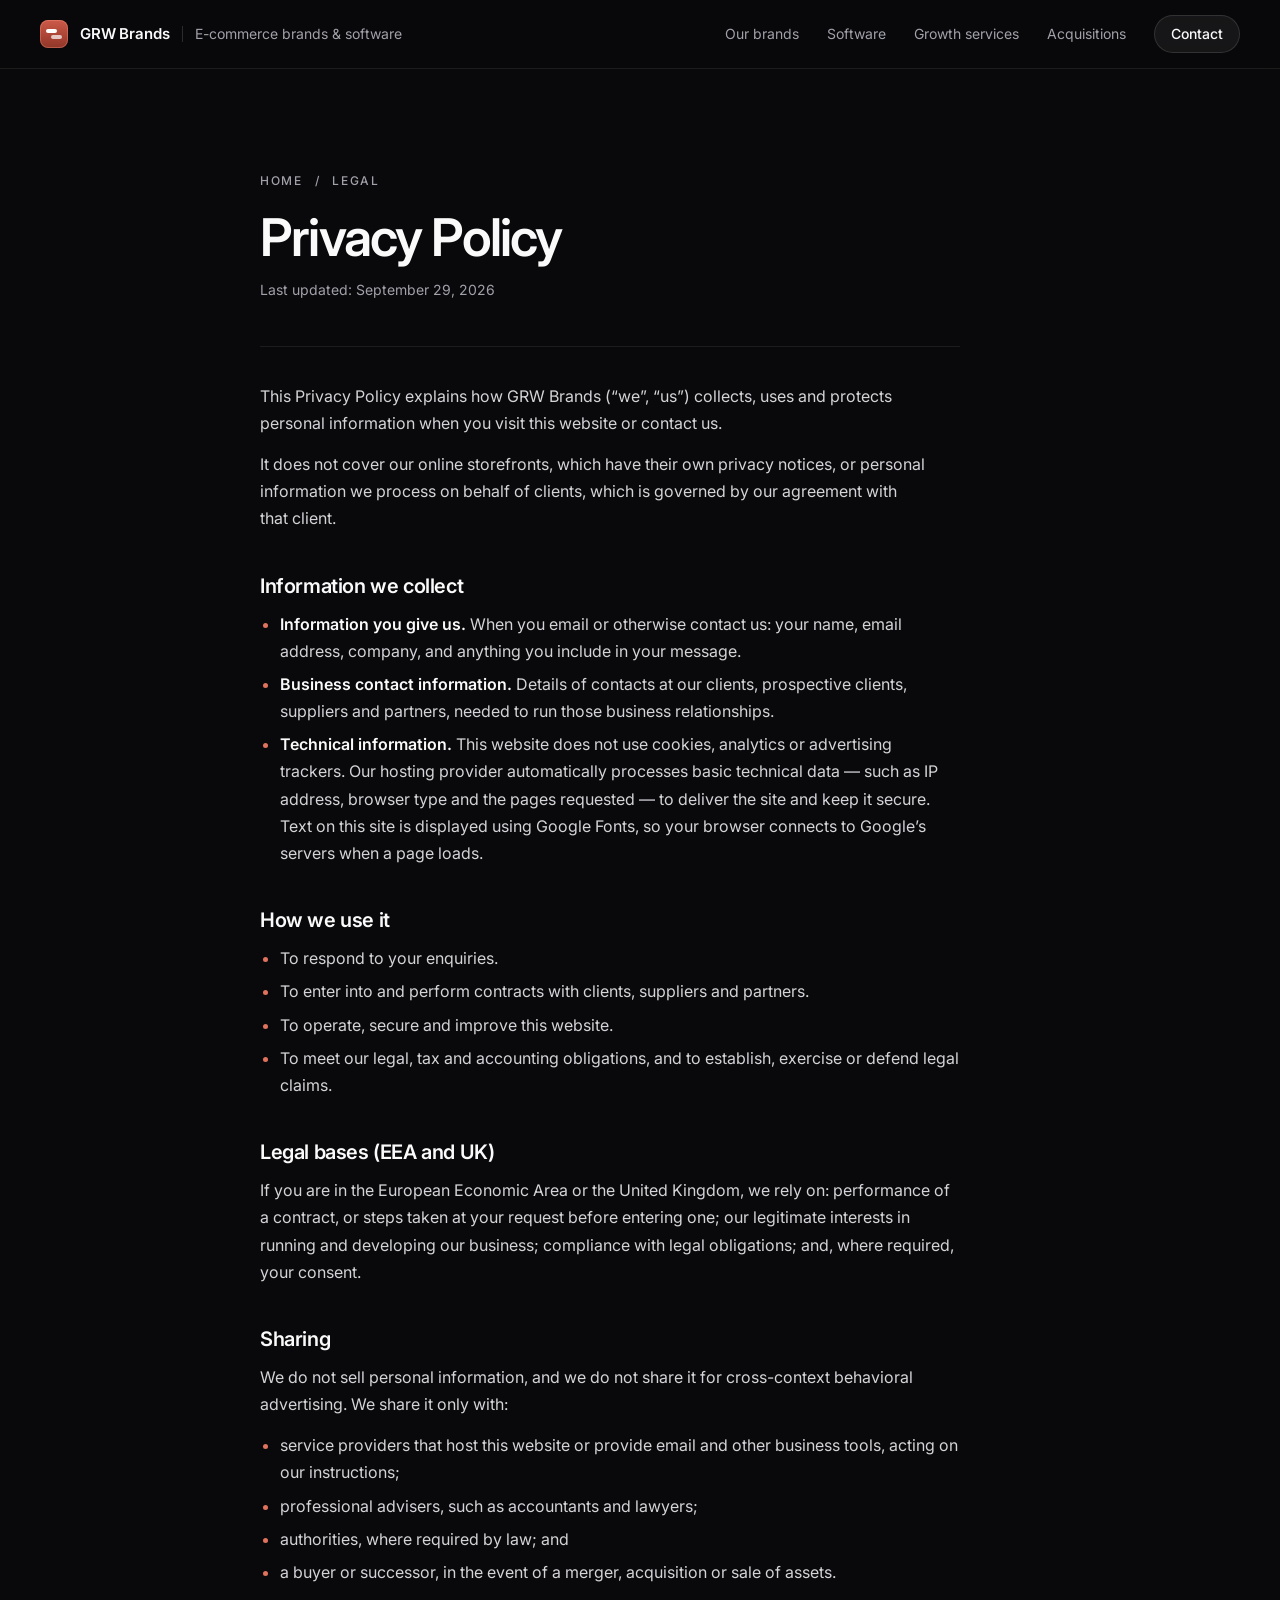
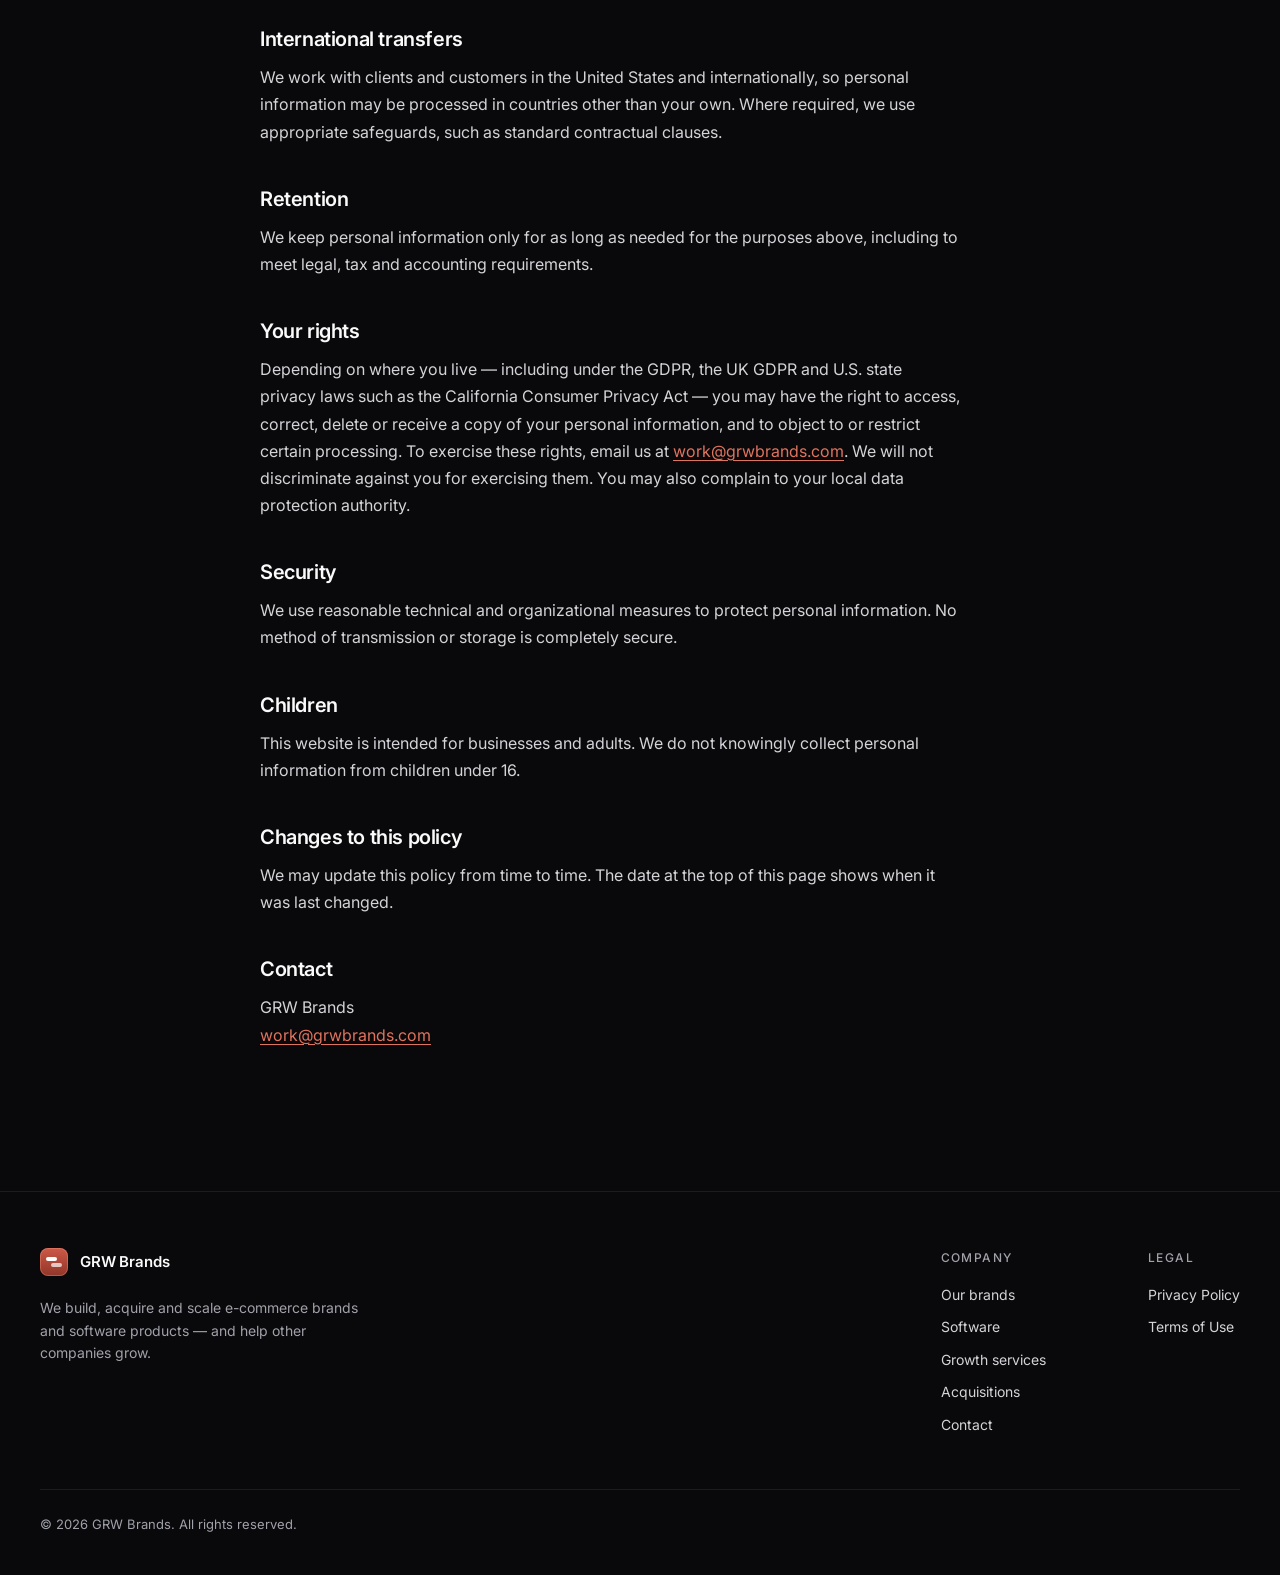
==== commit 364a47be: "Update website (2743967)" ====
--- a/privacy/index.html
+++ b/privacy/index.html
@@ -4,7 +4,7 @@
   <meta charset="utf-8">
   <meta name="viewport" content="width=device-width, initial-scale=1">
   <title>Privacy Policy — GRW Brands</title>
-  <meta name="description" content="How Nordhaven LLC collects, uses and protects personal information.">
+  <meta name="description" content="How GRW Brands collects, uses and protects personal information.">
   <meta name="theme-color" content="#09090b">
   <link rel="canonical" href="https://grwbrands.com/privacy/">
   <link rel="icon" href="../assets/mark.svg" type="image/svg+xml">
@@ -41,7 +41,7 @@
       <p class="updated">Last updated: September 29, 2026</p>
 
       <div class="prose">
-        <p>This Privacy Policy explains how Nordhaven LLC (“GRW Brands”, “we”, “us”) collects, uses and protects personal information when you visit this website or contact us.</p>
+        <p>This Privacy Policy explains how GRW Brands (“we”, “us”) collects, uses and protects personal information when you visit this website or contact us.</p>
         <p>It does not cover our online storefronts, which have their own privacy notices, or personal information we process on behalf of clients, which is governed by our agreement with that client.</p>
 
         <h2>Information we collect</h2>
@@ -90,7 +90,7 @@
         <p>We may update this policy from time to time. The date at the top of this page shows when it was last changed.</p>
 
         <h2>Contact</h2>
-        <p>Nordhaven LLC<br>312 W 2nd St, Unit A2299, Casper, WY 82601<br><a href="mailto:work@grwbrands.com">work@grwbrands.com</a></p>
+        <p>GRW Brands<br><a href="mailto:work@grwbrands.com">work@grwbrands.com</a></p>
       </div>
     </div>
   </main>
@@ -123,7 +123,6 @@
       </div>
       <div class="footer-bottom">
         <p>© 2026 GRW Brands. All rights reserved.</p>
-        <p>Operated by Nordhaven LLC · 312 W 2nd St, Unit A2299, Casper, WY 82601</p>
       </div>
     </div>
   </footer>
